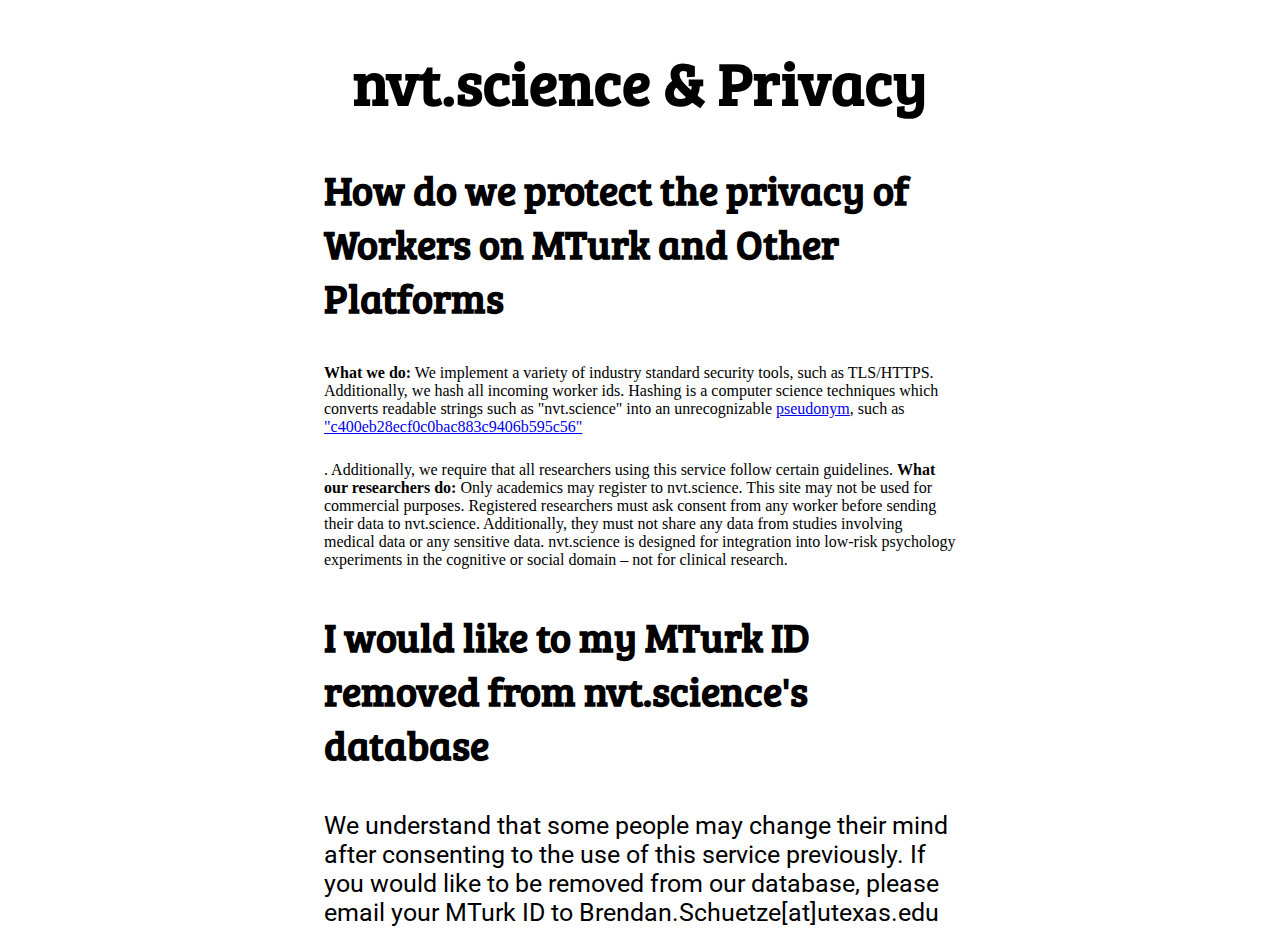
==== static/privacy.html @ c0ed939d "Privacy page" ====
<!DOCTYPE html>
<html>
<title>nvt.science</title>
<meta name="viewport" content="width=device-width, initial-scale=1">
<link rel="stylesheet" href="/static/style.css"/>
<link href="https://fonts.googleapis.com/css?family=Bree+Serif|Roboto" rel="stylesheet">
<body>
<div id="main">
  <center><h1>nvt.science & Privacy</h1></center>
  <h3>How do we protect the privacy of Workers on MTurk and Other Platforms</h3>
      <b>What we do:</b> We implement a variety of industry standard security tools, such as TLS/HTTPS.
      Additionally, we hash all incoming worker ids. Hashing is a computer
      science techniques which converts readable strings such as "nvt.science" into an
      unrecognizable <a href="https://en.wikipedia.org/wiki/Pseudonymization">pseudonym</a>, such as
      <a href="https://en.functions-online.com/hash.html?command={'algo':'md2','data':'nvt.science'}">
      "c400eb28ecf0c0bac883c9406b595c56"</a></p>. Additionally, we require that
      all researchers using this service follow certain guidelines.

      <b>What our researchers do:</b> Only academics may register to nvt.science. This
      site may not be used for commercial purposes. Registered researchers must
      ask consent from any worker before sending their data to nvt.science.
      Additionally, they must not share any data from studies involving medical data
      or any sensitive data. nvt.science is designed for integration into low-risk
      psychology experiments in the cognitive or social domain – not for clinical research.

  <h3>I would like to my MTurk ID removed from nvt.science's database</h3>
  <p>We understand that some people may change their mind after consenting to the use of this service previously.
    If you would like to be removed from our database, please email your MTurk ID to Brendan.Schuetze[at]utexas.edu</p>

</div>
</body>
</html>
---- static/style.css ----
.g-recaptcha {
    padding-top: 20px;
    padding-bottom: 20px;
}

#main {
  width: 50%;
  margin: auto;
}

h1 {
  font-size: 60px;
  font-family: 'Bree Serif', serif;
}

h3 {
  font-size: 40px;
  font-family: 'Bree Serif', serif;
}

p {
  font-size: 25px;
  font-family: 'Roboto', sans-serif;
}

li {
    font-size: 25px;
    font-family: 'Roboto', sans-serif;
  }
}

@media screen and (max-width: 600px) {
    .main {
        width: 100%;
    }
}
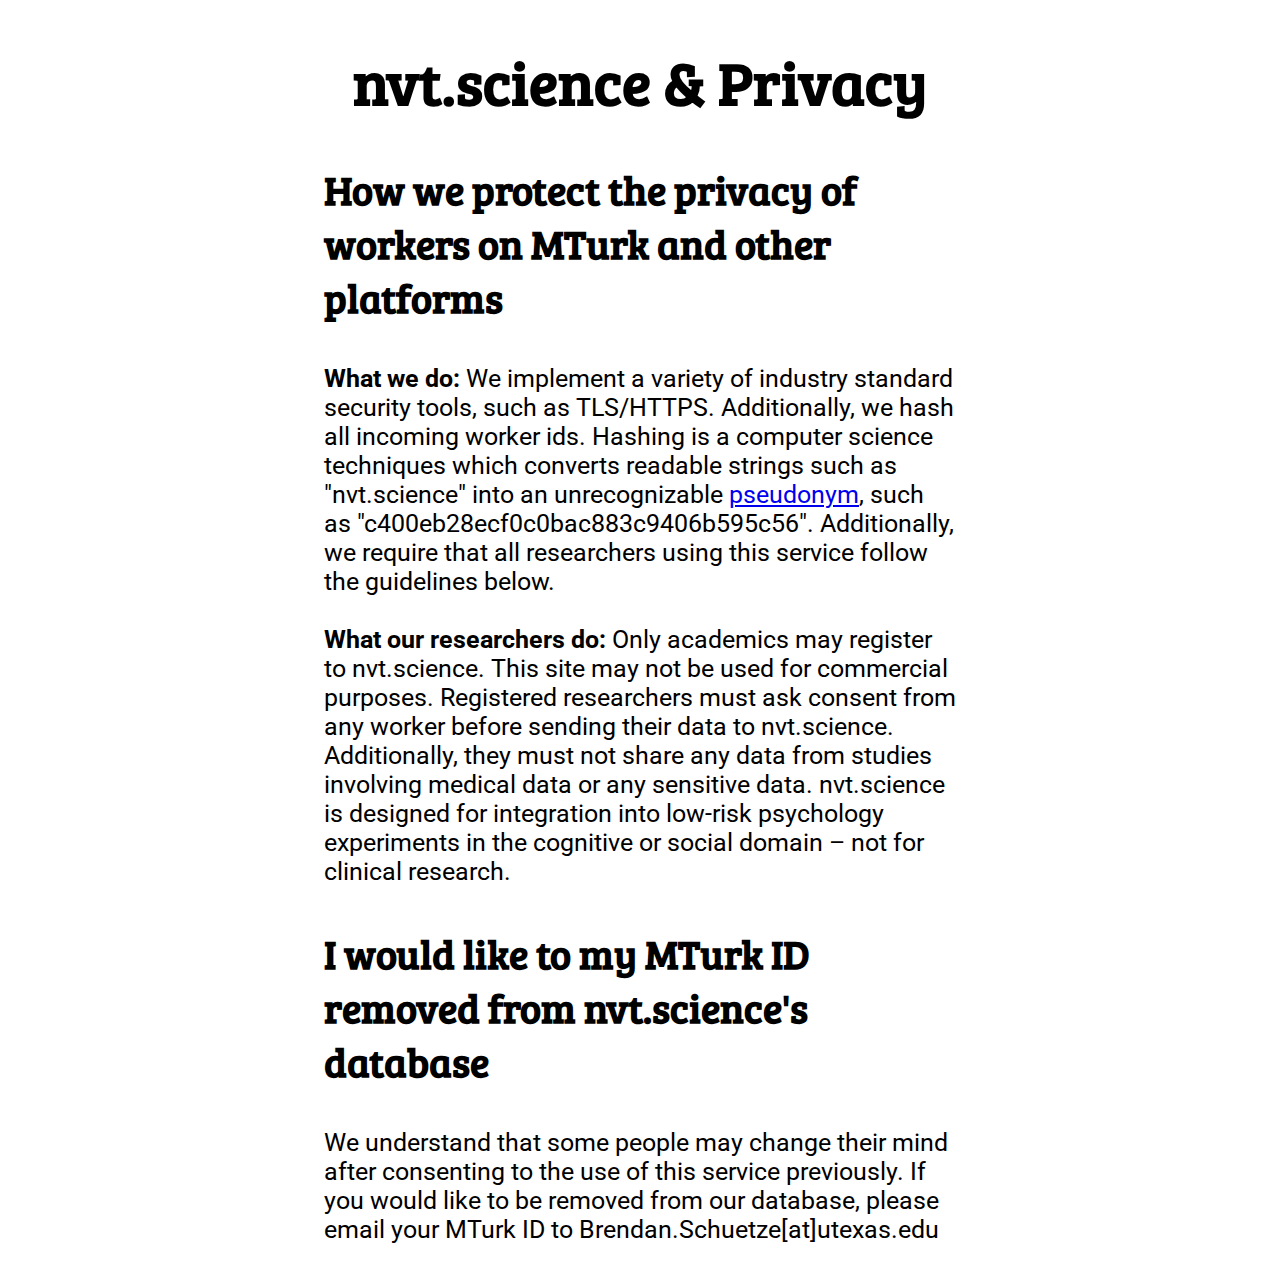
==== commit 9f7e38f8: "HTML Updates" ====
--- a/static/privacy.html
+++ b/static/privacy.html
@@ -7,16 +7,15 @@
 <body>
 <div id="main">
   <center><h1>nvt.science & Privacy</h1></center>
-  <h3>How do we protect the privacy of Workers on MTurk and Other Platforms</h3>
-      <b>What we do:</b> We implement a variety of industry standard security tools, such as TLS/HTTPS.
+  <h3>How we protect the privacy of workers on MTurk and other platforms</h3>
+      <p><b>What we do:</b> We implement a variety of industry standard security tools, such as TLS/HTTPS.
       Additionally, we hash all incoming worker ids. Hashing is a computer
       science techniques which converts readable strings such as "nvt.science" into an
       unrecognizable <a href="https://en.wikipedia.org/wiki/Pseudonymization">pseudonym</a>, such as
-      <a href="https://en.functions-online.com/hash.html?command={'algo':'md2','data':'nvt.science'}">
-      "c400eb28ecf0c0bac883c9406b595c56"</a></p>. Additionally, we require that
-      all researchers using this service follow certain guidelines.
+      "c400eb28ecf0c0bac883c9406b595c56". Additionally, we require that
+      all researchers using this service follow the guidelines below.
 
-      <b>What our researchers do:</b> Only academics may register to nvt.science. This
+      <br><br><b>What our researchers do:</b> Only academics may register to nvt.science. This
       site may not be used for commercial purposes. Registered researchers must
       ask consent from any worker before sending their data to nvt.science.
       Additionally, they must not share any data from studies involving medical data
